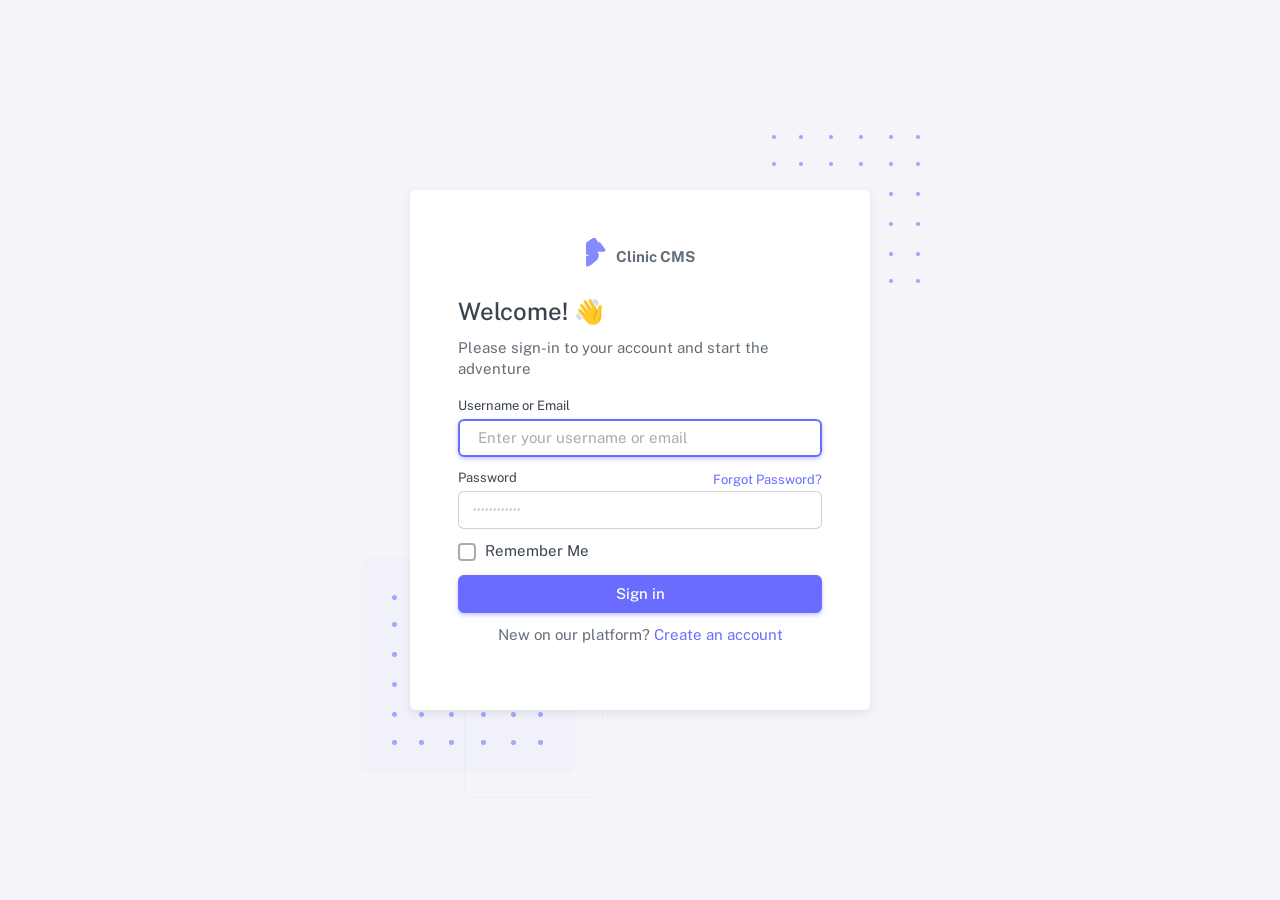
==== pages/doctor-appointments.html @ d511ca83 "Add receptionist management pages for appointments, billing, dashboard, patients, and queue - Create" ====
<!DOCTYPE html>
<html lang="en" class="light-style layout-menu-fixed" dir="ltr" data-theme="theme-default" data-assets-path="../assets/" data-template="vertical-menu-template-free">
<head>
    <meta charset="utf-8" />
    <meta name="viewport" content="width=device-width, initial-scale=1.0" />
    <title>My Appointments - Clinic CMS</title>
    
    <link rel="icon" type="image/x-icon" href="../assets/img/favicon/favicon.ico" />
    <link rel="preconnect" href="https://fonts.googleapis.com" />
    <link rel="preconnect" href="https://fonts.gstatic.com" crossorigin />
    <link href="https://fonts.googleapis.com/css2?family=Public+Sans:wght@300;400;500;600;700&display=swap" rel="stylesheet" />
    <link rel="stylesheet" href="../assets/vendor/fonts/boxicons.css" />
    <link rel="stylesheet" href="../assets/vendor/css/core.css" />
    <link rel="stylesheet" href="../assets/vendor/css/theme-default.css" />
    <link rel="stylesheet" href="../assets/css/demo.css" />
</head>

<body>
    <div class="layout-wrapper layout-content-navbar">
        <div class="layout-container">
            <!-- Sidebar -->
            <aside id="layout-menu" class="layout-menu menu-vertical menu bg-menu-theme">
                <!-- Loaded via JS -->
            </aside>

            <div class="layout-page">
                <!-- Navbar -->
                <nav id="layout-navbar" class="layout-navbar container-xxl navbar navbar-expand-xl navbar-detached align-items-center bg-navbar-theme">
                    <!-- Loaded via JS -->
                </nav>

                <div class="content-wrapper">
                    <div class="container-xxl flex-grow-1 container-p-y">
                        <h4 class="fw-bold py-3 mb-4">
                            <span class="text-muted fw-light">Doctor /</span> My Appointments
                        </h4>

                        <!-- Filter Tabs -->
                        <div class="card mb-4">
                            <div class="card-body">
                                <div class="nav-align-top mb-3">
                                    <ul class="nav nav-pills" role="tablist">
                                        <li class="nav-item">
                                            <button type="button" class="nav-link active" role="tab" data-filter="all" onclick="filterAppointments('all')">
                                                All Appointments
                                            </button>
                                        </li>
                                        <li class="nav-item">
                                            <button type="button" class="nav-link" role="tab" data-filter="today" onclick="filterAppointments('today')">
                                                Today
                                            </button>
                                        </li>
                                        <li class="nav-item">
                                            <button type="button" class="nav-link" role="tab" data-filter="upcoming" onclick="filterAppointments('upcoming')">
                                                Upcoming
                                            </button>
                                        </li>
                                        <li class="nav-item">
                                            <button type="button" class="nav-link" role="tab" data-filter="completed" onclick="filterAppointments('completed')">
                                                Completed
                                            </button>
                                        </li>
                                        <li class="nav-item">
                                            <button type="button" class="nav-link" role="tab" data-filter="cancelled" onclick="filterAppointments('cancelled')">
                                                Cancelled
                                            </button>
                                        </li>
                                    </ul>
                                </div>

                                <!-- Date Filter -->
                                <div class="row mb-3">
                                    <div class="col-md-4">
                                        <label class="form-label">Date Range</label>
                                        <input type="date" class="form-control" id="startDate" />
                                    </div>
                                    <div class="col-md-4">
                                        <label class="form-label">&nbsp;</label>
                                        <input type="date" class="form-control" id="endDate" />
                                    </div>
                                    <div class="col-md-4">
                                        <label class="form-label">&nbsp;</label>
                                        <button type="button" class="btn btn-primary w-100" onclick="applyDateFilter()">
                                            <i class="bx bx-filter me-2"></i>Apply Filter
                                        </button>
                                    </div>
                                </div>
                            </div>
                        </div>

                        <!-- Appointments List -->
                        <div class="card">
                            <div class="card-header d-flex justify-content-between align-items-center">
                                <h5 class="mb-0">Appointments</h5>
                                <span class="badge bg-primary" id="appointmentCount">0</span>
                            </div>
                            <div class="card-body">
                                <div id="appointmentsContainer">
                                    <div class="text-center py-4">
                                        <div class="spinner-border text-primary" role="status">
                                            <span class="visually-hidden">Loading...</span>
                                        </div>
                                        <p class="text-muted mt-2">Loading appointments...</p>
                                    </div>
                                </div>
                            </div>
                        </div>
                    </div>

                    <!-- Footer -->
                    <footer class="content-footer footer bg-footer-theme">
                        <div class="container-xxl d-flex flex-wrap justify-content-between py-2 flex-md-row flex-column">
                            <div class="mb-2 mb-md-0">
                                © <script>document.write(new Date().getFullYear())</script> Clinic CMS
                            </div>
                        </div>
                    </footer>
                </div>
            </div>
        </div>

        <div class="layout-overlay layout-menu-toggle"></div>
    </div>

    <!-- Appointment Details Modal -->
    <div class="modal fade" id="appointmentModal" tabindex="-1" aria-hidden="true">
        <div class="modal-dialog modal-lg">
            <div class="modal-content">
                <div class="modal-header">
                    <h5 class="modal-title">Appointment Details</h5>
                    <button type="button" class="btn-close" data-bs-dismiss="modal" aria-label="Close"></button>
                </div>
                <div class="modal-body" id="appointmentDetailsContent">
                    <div class="text-center py-4">
                        <div class="spinner-border text-primary" role="status">
                            <span class="visually-hidden">Loading...</span>
                        </div>
                    </div>
                </div>
                <div class="modal-footer">
                    <button type="button" class="btn btn-secondary" data-bs-dismiss="modal">Close</button>
                    <button type="button" class="btn btn-primary" id="btnStartConsultation" onclick="startConsultation()">Start Consultation</button>
                </div>
            </div>
        </div>
    </div>

    <!-- Core JS -->
    <script src="../assets/vendor/libs/jquery/jquery.js"></script>
    <script src="../assets/vendor/libs/popper/popper.js"></script>
    <script src="../assets/vendor/js/bootstrap.js"></script>
    <script src="../assets/vendor/libs/perfect-scrollbar/perfect-scrollbar.js"></script>
    
    <!-- Menu.js - Will be initialized by layout-loader -->
    <script src="../assets/vendor/js/menu.js"></script>
    
    <!-- Layout Loader (loads sidebar/navbar and initializes menu) -->
    <script src="../assets/js/layout-loader.js"></script>
    
    <!-- Page JS -->
    <script src="../assets/js/doctor-appointments.js"></script>
</body>
</html>
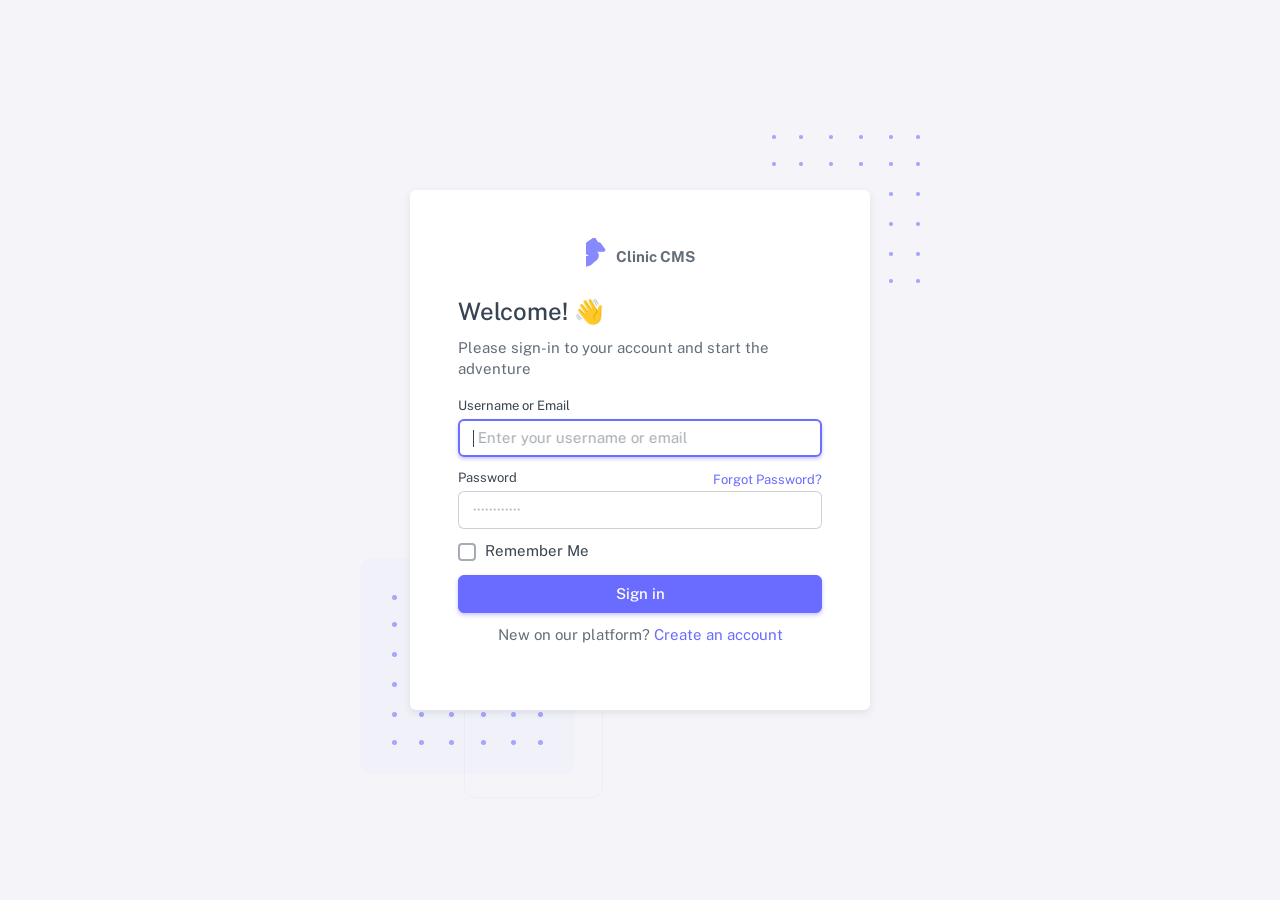
==== commit fac27778: "Refactor layout and menu initialization for improved reliability - Removed manual menu initializatio" ====
--- a/pages/doctor-appointments.html
+++ b/pages/doctor-appointments.html
@@ -151,11 +151,15 @@
     <script src="../assets/vendor/js/bootstrap.js"></script>
     <script src="../assets/vendor/libs/perfect-scrollbar/perfect-scrollbar.js"></script>
     
-    <!-- Menu.js - Will be initialized by layout-loader -->
+    <!-- Helpers MUST load before main.js -->
+    <script src="../assets/vendor/js/helpers.js"></script>
+    
+    <!-- Layout Loader (loads sidebar/navbar FIRST) -->
+    <script src="../assets/js/layout-loader.js"></script>
+    
+    <!-- Menu.js and Main.js (will initialize after layout is loaded) -->
     <script src="../assets/vendor/js/menu.js"></script>
-    
-    <!-- Layout Loader (loads sidebar/navbar and initializes menu) -->
-    <script src="../assets/js/layout-loader.js"></script>
+    <script src="../assets/js/main.js"></script>
     
     <!-- Page JS -->
     <script src="../assets/js/doctor-appointments.js"></script>
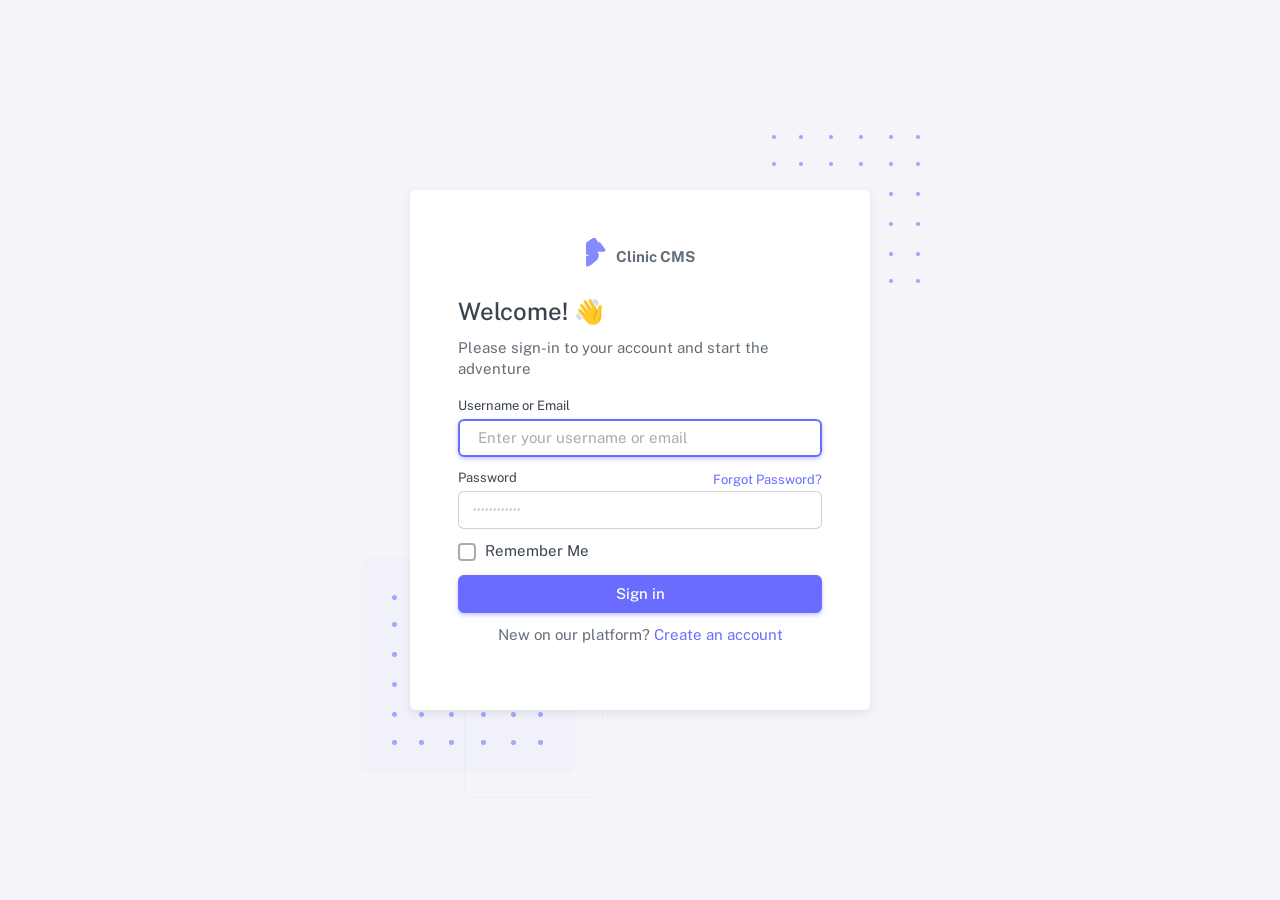
==== commit 35dd556f: "feat: Add layout fixes for toggle button visibility across all layout types" ====
--- a/pages/doctor-appointments.html
+++ b/pages/doctor-appointments.html
@@ -13,6 +13,7 @@
     <link rel="stylesheet" href="../assets/vendor/css/core.css" />
     <link rel="stylesheet" href="../assets/vendor/css/theme-default.css" />
     <link rel="stylesheet" href="../assets/css/demo.css" />
+    <link rel="stylesheet" href="../assets/css/layout-fixes.css" />
 </head>
 
 <body>
--- a/assets/css/layout-fixes.css
+++ b/assets/css/layout-fixes.css
@@ -0,0 +1,44 @@
+/**
+ * Layout fixes for toggle button visibility
+ * The Sneat template only shows the navbar toggle button for offcanvas layouts
+ * This CSS ensures the toggle button is always visible for all layout types
+ */
+
+/* Force toggle button to display in navbar for all layout types */
+.layout-navbar .layout-menu-toggle {
+    display: flex !important;
+    visibility: visible !important;
+    opacity: 1 !important;
+}
+
+/* Ensure toggle button is properly styled */
+.layout-menu-toggle .nav-link {
+    display: flex;
+    align-items: center;
+    justify-content: center;
+}
+
+/* Make sure the icon is visible */
+.layout-menu-toggle i {
+    font-size: 1.5rem;
+    color: inherit;
+}
+
+/* On mobile/tablet, always show toggle */
+@media (max-width: 1199px) {
+    .layout-navbar .layout-menu-toggle {
+        display: flex !important;
+    }
+}
+
+/* On desktop, show toggle for collapsed menu */
+@media (min-width: 1200px) {
+    .layout-navbar .layout-menu-toggle {
+        display: flex !important;
+    }
+    
+    /* Show toggle when menu is collapsed */
+    .layout-menu-collapsed .layout-navbar .layout-menu-toggle {
+        display: flex !important;
+    }
+}
